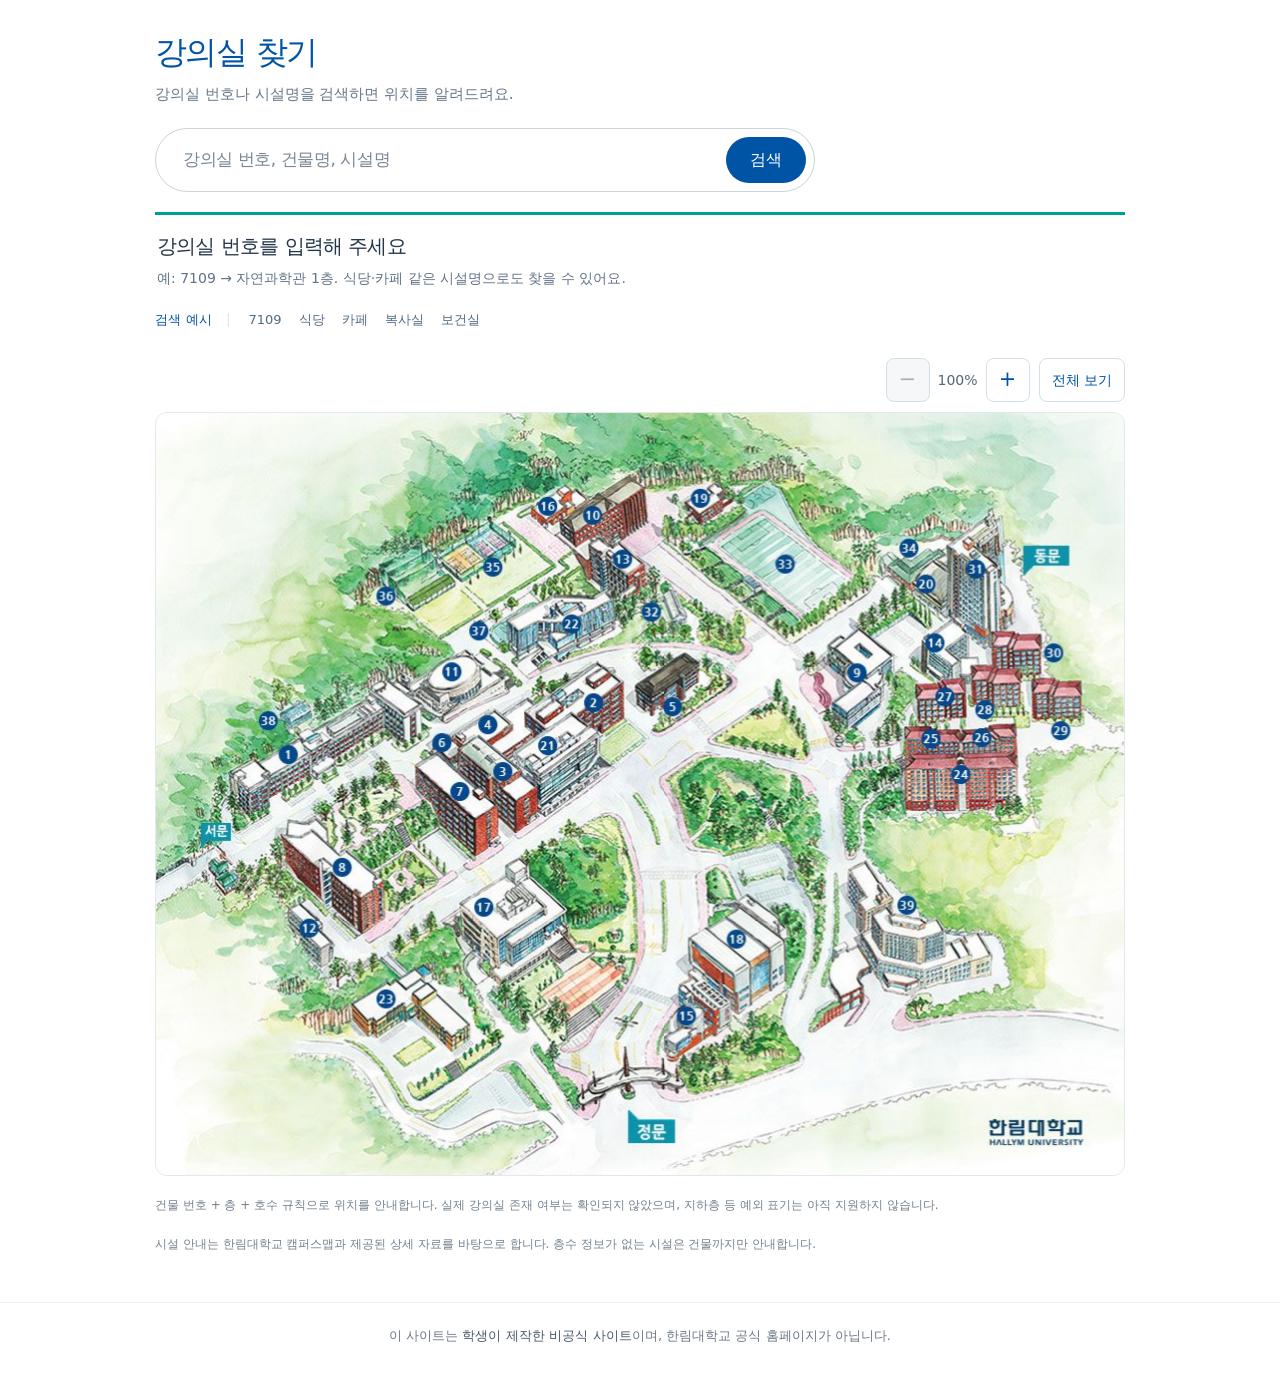
==== index.html @ db65fbb7 "Publish Hallym Class Finder" ====
<!doctype html>
<html lang="ko">
<head>
  <meta charset="UTF-8">
  <meta name="viewport" content="width=device-width, initial-scale=1">
  <meta name="theme-color" content="#ffffff">
  <title>강의실 찾기</title>
  <link rel="icon" href="favicon.svg" type="image/svg+xml">
  <link rel="stylesheet" href="styles.css">
  <link rel="stylesheet" href="classrooms.css">
  <link rel="stylesheet" href="facilities.css">
  <link rel="stylesheet" href="directory.css">
  <link rel="stylesheet" href="map-navigation.css">
  <script type="module" src="classrooms.js"></script>
</head>
<body>
  <main class="map-main" style="padding-top:32px">
    <section class="classroom" aria-labelledby="map-title">
      <h1 id="map-title">강의실 찾기</h1>
      <p class="intro">강의실 번호나 시설명을 검색하면 위치를 알려드려요.</p>
      <form id="classroom-form" role="search">
        <label class="sr-only" for="room-query">강의실 번호, 건물명 또는 시설명</label>
        <div class="search-box"><input id="room-query" type="search" placeholder="강의실 번호, 건물명, 시설명" maxlength="60" enterkeyhint="search" autocomplete="off"><button class="room-submit" type="submit">검색</button></div>
      </form>
      <div class="room-result" role="status" aria-live="polite" aria-atomic="true"><h2 id="result-title"></h2><p id="result-detail"></p></div>
      <button id="feedback-open" class="feedback-open" type="button" hidden>정보가 다른가요?</button>
      <div class="examples" aria-label="예시 검색어"><span>검색 예시</span><button type="button" data-room="7109">7109</button><button type="button" data-room="식당">식당</button><button type="button" data-room="카페">카페</button><button type="button" data-room="복사실">복사실</button><button type="button" data-room="보건실">보건실</button></div>
      <p id="facility-count" role="status" hidden></p>
      <ul id="facility-results" aria-label="시설 검색 결과" hidden></ul>
      <div class="map-tools" role="group" aria-label="지도 확대 및 축소" style="justify-content:flex-end">
        <div class="map-buttons"><button id="map-out" type="button" aria-label="지도 축소" disabled>−</button><output id="map-scale" aria-label="지도 확대 비율">100%</output><button id="map-in" type="button" aria-label="지도 확대">+</button><button id="map-reset" type="button">전체 보기</button></div>
      </div>
      <div class="campus-map" tabindex="0" role="region" aria-label="캠퍼스 지도" aria-describedby="map-keyboard">
        <div class="map-stage">
        <img src="assets/campus-map.png" alt="한림대학교 캠퍼스 지도. 검색한 건물 위치는 지도 위 표시와 아래 검색 결과로 안내합니다." width="970" height="764">
        <div id="map-pin" class="map-pin" hidden aria-hidden="true"><span id="pin-label"></span><i></i><b></b></div>
        </div>
      </div>
      <p id="map-keyboard" class="sr-only">지도에 초점을 두고 더하기·빼기 키로 확대·축소, 방향키로 이동, Home 키로 전체 보기를 할 수 있습니다.</p>
      <p class="map-note">건물 번호 + 층 + 호수 규칙으로 위치를 안내합니다. 실제 강의실 존재 여부는 확인되지 않았으며, 지하층 등 예외 표기는 아직 지원하지 않습니다.</p>
      <p class="map-note">시설 안내는 한림대학교 캠퍼스맵과 제공된 상세 자료를 바탕으로 합니다. 층수 정보가 없는 시설은 건물까지만 안내합니다.</p>
      <dialog id="feedback-dialog" class="feedback-dialog">
        <form id="feedback-form" method="dialog">
          <div class="feedback-heading"><h2>정보 오류 제보</h2><button id="feedback-close" type="button" aria-label="제보창 닫기">×</button></div>
          <p id="feedback-context"></p>
          <label for="feedback-details">어떤 정보가 다른가요?</label>
          <textarea id="feedback-details" rows="4" maxlength="500" required placeholder="예: 건물 번호가 다르거나 시설이 다른 층에 있어요."></textarea>
          <button class="feedback-submit" type="submit">구글 폼으로 제보하기</button>
        </form>
      </dialog>
    </section>
  </main>
  <footer><p>이 사이트는 <strong>학생이 제작한 비공식 사이트</strong>이며,<br class="mobile-break"> 한림대학교 공식 홈페이지가 아닙니다.</p></footer>
</body>
</html>
---- styles.css ----
:root{font-family:"Apple SD Gothic Neo","Malgun Gothic",system-ui,sans-serif;color:#23364a;background:#fff;font-size:16px;line-height:1.6;font-synthesis:none;--blue:#0054a6;--teal:#009e96}
*{box-sizing:border-box}body{margin:0;min-height:100vh;min-height:100svh;display:flex;flex-direction:column}button,input{font:inherit}main{flex:1;display:flex;justify-content:center;align-items:center;padding:70px 24px 130px}.search-home{width:100%;max-width:660px}.identity{display:flex;align-items:center;justify-content:center;gap:23px;margin-bottom:29px}.wordmark{flex-shrink:0}.school{display:flex;align-items:center;gap:11px;color:var(--blue);font-size:.9375rem;font-weight:600;letter-spacing:.06em;margin-bottom:8px}.school-symbol{display:block;position:relative;width:53px;height:27px;overflow:hidden;flex-shrink:0}.school-symbol img{position:absolute;width:70px;height:auto;max-width:none;left:-11.7px;top:-36.6px}h1{font-size:2.875rem;letter-spacing:-.07em;line-height:1.3;margin:0;font-weight:700;color:var(--blue)}.characters{width:115px;height:115px;object-fit:contain}.search-box{display:flex;align-items:center;border:1px solid #cad4dd;border-radius:34px;background:#fff;min-height:64px;padding:4px 8px 4px 27px;transition:box-shadow .15s,border-color .15s}.search-box:hover{box-shadow:0 2px 10px #193c6010}.search-box:focus-within{border-color:var(--blue);box-shadow:0 0 0 3px #0054a612}input{min-width:0;width:100%;border:0;outline:0;background:transparent;color:#23364a;font-size:1.0625rem;padding:12px 0;letter-spacing:-.025em}input::placeholder{color:#788695}.search-button{display:flex;align-items:center;justify-content:center;width:48px;height:48px;flex-shrink:0;border:0;border-radius:50%;background:transparent;color:var(--blue);cursor:pointer;margin-left:8px}.search-button:hover{background:#eff6fb;color:var(--teal)}.search-button svg{width:25px;height:25px;fill:none;stroke:currentColor;stroke-width:1.9;stroke-linecap:round;stroke-linejoin:round}.search-button:focus-visible{outline:2px solid var(--blue);outline-offset:2px}.feedback{margin-top:22px;color:#617184;font-size:.875rem;text-align:center;padding:0 15px;overflow-wrap:anywhere}footer{flex-shrink:0;text-align:center;padding:23px 24px 26px;color:#6c7886;border-top:1px solid #eef1f4;font-size:.8125rem}footer p{margin:0}footer strong{font-weight:600;color:#46576a}.mobile-break{display:none}.sr-only{position:absolute;width:1px;height:1px;padding:0;margin:-1px;overflow:hidden;clip:rect(0,0,0,0);white-space:nowrap;border:0}.skip{position:absolute;top:-80px;left:16px;padding:12px;background:white;color:var(--blue);z-index:2}.skip:focus{top:12px}
@media(max-width:600px){main{padding:50px 22px 105px}.identity{gap:12px;margin-bottom:27px}h1{font-size:2.125rem}.school{font-size:.8125rem;gap:8px;margin-bottom:8px}.characters{width:83px;height:83px}.school-symbol{width:44px;height:23px}.school-symbol img{width:58px;left:-9.7px;top:-30.3px}.search-box{min-height:58px;padding:3px 5px 3px 20px}input{font-size:1rem;letter-spacing:-.05em}.search-button{width:44px;height:44px;margin-left:3px}.search-button svg{width:23px;height:23px}footer{font-size:.75rem;padding:20px 18px;line-height:1.9}.mobile-break{display:block}}
@media(max-width:350px){main{padding-inline:16px}.identity{gap:8px}h1{font-size:1.875rem}.characters{width:70px;height:70px}.search-box{padding-left:15px}input{font-size:1rem}}
@media(prefers-reduced-motion:reduce){.search-box{transition:none}}

.examples{display:flex;justify-content:center;align-items:center;flex-wrap:wrap;column-gap:13px;margin-top:9px;color:#75818e;font-size:.8125rem}.examples>span{margin-right:5px;padding-right:16px;border-right:1px solid #dce3e9;line-height:1.1;color:var(--blue);font-weight:700;white-space:nowrap}.examples button{border:0;background:transparent;color:#526b83;font-size:.8125rem;min-height:44px;padding:8px 2px;cursor:pointer;text-underline-offset:4px}.examples button:hover{color:var(--blue);text-decoration:underline}.examples button:focus-visible{outline:2px solid var(--blue);outline-offset:2px;border-radius:3px}@media(max-width:600px){.examples{column-gap:10px;font-size:.75rem}.examples button{font-size:.75rem}}
---- classrooms.css ----
.map-header{width:100%;max-width:1018px;margin:auto;padding:24px;display:flex;justify-content:space-between;gap:16px;font-size:.875rem}.map-header a{color:var(--blue);text-decoration:none;font-weight:600;min-height:44px;display:flex;align-items:center}.map-header>span{color:#687c8d;align-self:center}.map-main{display:block;padding:12px 24px 48px}.classroom{max-width:970px;margin:auto}.classroom h1{font-size:2rem;letter-spacing:-.05em}.intro{margin:8px 0 22px;color:#66788a;font-size:.9375rem}.classroom form,.classroom .examples{max-width:660px}.classroom .examples{justify-content:flex-start;margin-bottom:16px}.room-submit{border:0;background:var(--blue);color:white;border-radius:28px;min-height:46px;padding:0 24px;cursor:pointer;flex-shrink:0;margin-left:8px}.room-submit:hover{background:#004483}.room-submit:focus-visible,.map-header a:focus-visible{outline:3px solid var(--teal);outline-offset:3px}.campus-map{position:relative;width:100%;border:1px solid #e2e8ec;border-radius:12px;background:#f5f8f6}.campus-map>img{display:block;width:100%;height:auto;border-radius:12px}.map-pin{position:absolute;transform:translate(-50%,-100%);display:flex;align-items:center;flex-direction:column;filter:drop-shadow(0 3px 4px #001d4144);pointer-events:none}.map-pin[hidden]{display:none}.map-pin>span{background:var(--blue);color:white;white-space:nowrap;padding:7px 13px;border-radius:8px;font-weight:700;font-size:.875rem}.map-pin i{width:0;height:0;border-left:8px solid transparent;border-right:8px solid transparent;border-top:12px solid var(--blue)}.map-pin b{position:absolute;bottom:-5px;width:11px;height:11px;border:3px solid white;border-radius:50%;background:var(--blue)}.map-pin.top-edge{transform:translate(-50%,0);flex-direction:column-reverse}.map-pin.top-edge i{transform:rotate(180deg)}.map-pin.top-edge b{top:-5px;bottom:auto}.room-result{border-top:3px solid var(--teal);margin-top:20px;padding:15px 2px 0}.room-result h2{margin:0;font-size:1.25rem;letter-spacing:-.04em}.room-result p{margin:5px 0;color:#627386;font-size:.875rem}.map-note{font-size:.75rem;color:#73808d;margin:20px 0 0}.classroom-entry{text-align:center;margin-top:18px}.classroom-entry a{display:inline-flex;gap:18px;align-items:center;padding:8px 18px;border:1px solid #dce5ec;border-radius:24px;color:var(--blue);text-decoration:none;font-size:.875rem;min-height:44px}@media(max-width:600px){.map-header{padding:12px 20px}.map-main{padding:12px 16px 32px}.classroom h1{font-size:1.65rem}.intro{font-size:.8125rem}.classroom .search-box{padding-left:16px}.room-submit{padding:0 18px;min-height:44px}.map-pin>span{font-size:.6875rem;padding:5px 8px}.room-result h2{font-size:1.125rem}.classroom .examples{column-gap:10px}}
.feedback-open{display:block;margin:7px 0 2px;padding:6px 2px;border:0;background:transparent;color:#66788a;font-size:.75rem;text-decoration:underline;text-underline-offset:3px;cursor:pointer}.feedback-open[hidden]{display:none}.feedback-open:focus-visible,.feedback-dialog button:focus-visible,.feedback-dialog textarea:focus-visible{outline:3px solid var(--teal);outline-offset:2px}.feedback-dialog{width:min(92vw,460px);border:0;border-radius:14px;padding:0;box-shadow:0 16px 50px #001d4140}.feedback-dialog::backdrop{background:#10243866}.feedback-dialog form{padding:22px;max-width:none}.feedback-heading{display:flex;align-items:center;justify-content:space-between;gap:16px}.feedback-heading h2{margin:0;font-size:1.2rem}.feedback-heading button{width:40px;height:40px;border:0;border-radius:50%;background:#f1f4f6;color:#3c5266;font-size:1.4rem;cursor:pointer}.feedback-dialog p{margin:8px 0 16px;color:#627386;font-size:.8125rem}.feedback-dialog label{display:block;margin-bottom:7px;font-weight:700}.feedback-dialog textarea{box-sizing:border-box;width:100%;resize:vertical;border:1px solid #cbd7df;border-radius:9px;padding:11px;font:inherit}.feedback-submit{width:100%;min-height:44px;margin-top:12px;border:0;border-radius:9px;background:var(--blue);color:white;font-weight:700;cursor:pointer}#feedback-status{margin-bottom:0;color:#126b67}
.classroom form{position:relative}.search-suggestions{position:absolute;z-index:20;top:calc(100% + 7px);left:0;width:100%;max-height:320px;overflow-y:auto;list-style:none;margin:0;padding:7px;background:#fff;border:1px solid #d7e0e7;border-radius:14px;box-shadow:0 12px 30px #183c6026}.search-suggestions[hidden]{display:none}.search-suggestions li{margin:0;padding:0}.search-suggestions button{display:flex;width:100%;flex-direction:column;align-items:flex-start;gap:1px;padding:10px 12px;border:0;border-radius:9px;background:#fff;color:#23364a;text-align:left;cursor:pointer}.search-suggestions button:hover,.search-suggestions button[aria-selected="true"]{background:#edf5fb}.search-suggestions strong{font-size:.9375rem}.search-suggestions span{color:#687c8d;font-size:.75rem}.search-suggestions button:focus-visible{outline:2px solid var(--teal);outline-offset:-2px}@media(max-width:600px){.search-suggestions{max-height:280px}.search-suggestions button{padding:11px 10px}}
---- facilities.css ----
#facility-results{list-style:none;padding:0;margin:0 0 20px;display:grid;grid-template-columns:repeat(2,minmax(0,1fr));gap:10px}#facility-results[hidden]{display:none}#facility-results li{border:1px solid #dce5ec;border-radius:10px;padding:6px;background:#fff}#facility-results button{display:block;text-align:left;width:100%;border:0;border-radius:6px;padding:10px;background:white;color:#23364a;cursor:pointer}#facility-results button[aria-pressed=true]{background:#edf5fb}#facility-results strong,#facility-results span{display:block}#facility-results strong{font-size:1rem}#facility-results span{font-size:.875rem;color:#627386;margin-top:3px}#facility-results a{display:inline-block;padding:7px 10px;color:#0054a6;font-size:.875rem;min-height:40px}#facility-results button:focus-visible,#facility-results a:focus-visible{outline:2px solid #009e96;outline-offset:1px}@media(max-width:600px){#facility-results{grid-template-columns:1fr}}
---- directory.css ----
#facility-count{font-size:.875rem;color:#627386;margin:0 0 10px}#facility-results{max-height:350px;overflow-y:auto;overscroll-behavior:contain;padding:3px;scrollbar-gutter:stable}.map-note a{color:#0054a6}@media(max-width:600px){#facility-results{max-height:290px}}
---- map-navigation.css ----
.map-tools{display:flex;align-items:center;justify-content:space-between;gap:12px;margin:14px 0 10px}.map-tools p{font-size:.875rem;color:#627386;margin:0}.map-buttons{display:flex;gap:4px;align-items:center;flex-shrink:0}.map-buttons button{min-width:44px;min-height:44px;border:1px solid #d3dfe8;border-radius:8px;background:white;color:#0054a6;font-size:1.3rem;cursor:pointer}.map-buttons #map-reset{font-size:.875rem;padding:0 12px;margin-left:5px}.map-buttons button:disabled{color:#a5afb8;cursor:default;background:#f5f7f9}.map-buttons output{font-size:.875rem;min-width:48px;text-align:center;color:#526779}.map-buttons button:focus-visible,.campus-map:focus-visible{outline:3px solid #009e96;outline-offset:3px}.campus-map{aspect-ratio:970/764;overflow:hidden;touch-action:none;cursor:default;user-select:none}.campus-map.is-zoomed{cursor:grab}.campus-map.is-dragging{cursor:grabbing}.map-stage{position:absolute;inset:0;transform-origin:0 0;will-change:transform}.map-stage>img{display:block;width:100%;height:100%;pointer-events:none;-webkit-user-drag:none}.map-stage .map-pin{zoom:1;z-index:3}.map-hotspot{position:absolute;z-index:2;width:32px;height:32px;transform:translate(-50%,-50%);border:0;border-radius:50%;background:transparent;cursor:pointer}.map-hotspot:hover{background:#fff5;box-shadow:0 0 0 3px #009e96}.map-hotspot:focus-visible{outline:3px solid #009e96;outline-offset:2px;background:#fff8}@media(max-width:600px){.map-tools{align-items:flex-start;flex-direction:column;gap:8px}.map-buttons{align-self:flex-end}.map-tools p{font-size:.875rem}.map-hotspot{width:28px;height:28px}}
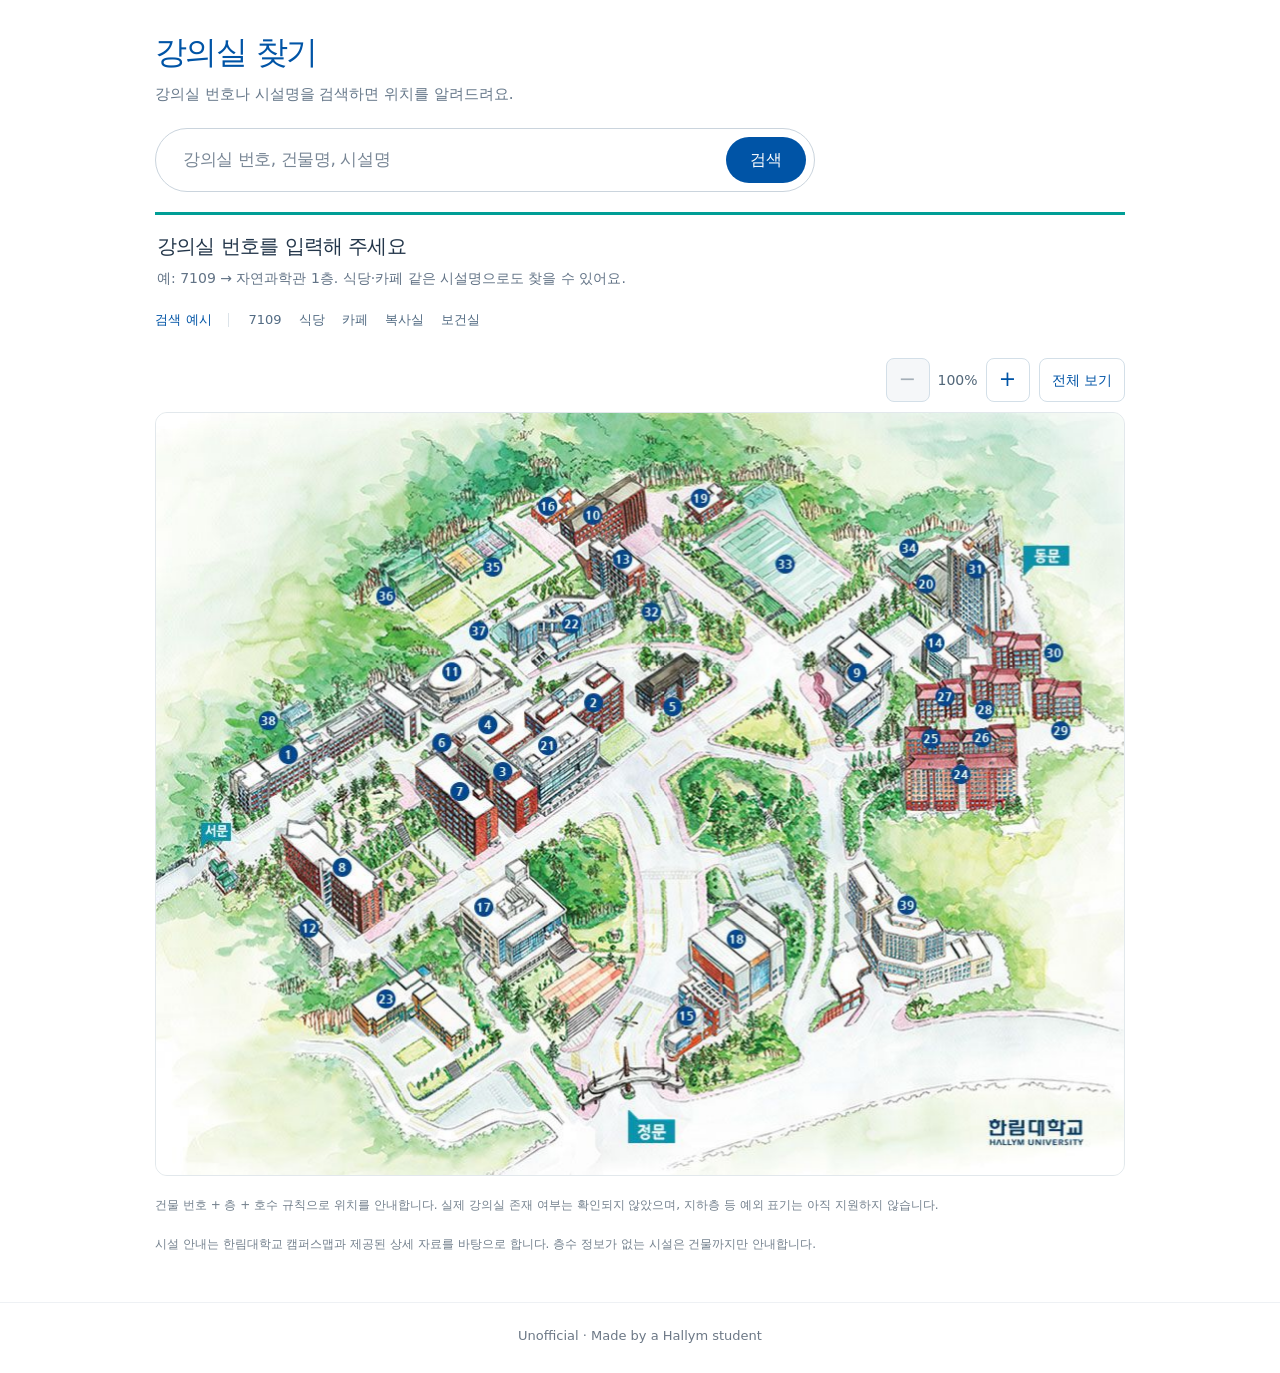
==== commit 48d0aa7d: "Use concise English unofficial-site footer" ====
--- a/index.html
+++ b/index.html
@@ -50,7 +50,7 @@
       </dialog>
     </section>
   </main>
-  <footer><p>이 사이트는 <strong>학생이 제작한 비공식 사이트</strong>이며,<br class="mobile-break"> 한림대학교 공식 홈페이지가 아닙니다.</p></footer>
+  <footer><p lang="en">Unofficial · Made by a Hallym student</p></footer>
 </body>
 </html>
 
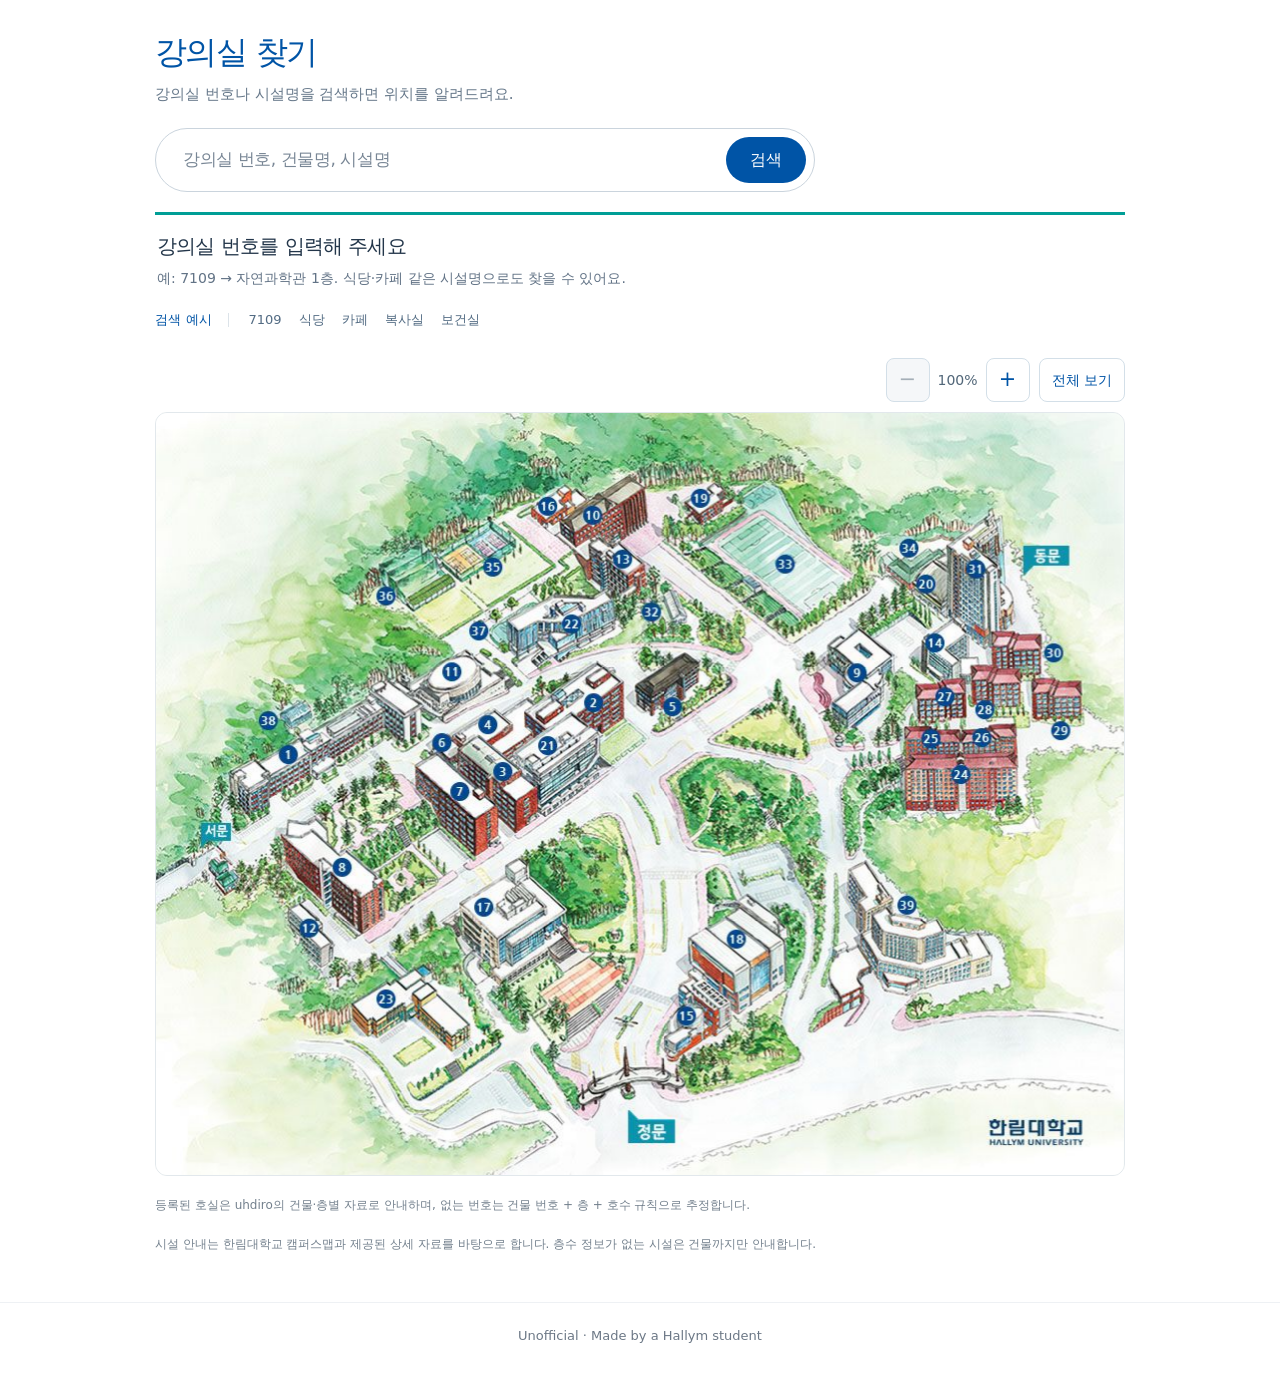
==== commit 23dc8c5c: "Connect registered room locations and preserve conflicting source entries" ====
--- a/index.html
+++ b/index.html
@@ -37,7 +37,7 @@
         </div>
       </div>
       <p id="map-keyboard" class="sr-only">지도에 초점을 두고 더하기·빼기 키로 확대·축소, 방향키로 이동, Home 키로 전체 보기를 할 수 있습니다.</p>
-      <p class="map-note">건물 번호 + 층 + 호수 규칙으로 위치를 안내합니다. 실제 강의실 존재 여부는 확인되지 않았으며, 지하층 등 예외 표기는 아직 지원하지 않습니다.</p>
+      <p class="map-note">등록된 호실은 uhdiro의 건물·층별 자료로 안내하며, 없는 번호는 건물 번호 + 층 + 호수 규칙으로 추정합니다.</p>
       <p class="map-note">시설 안내는 한림대학교 캠퍼스맵과 제공된 상세 자료를 바탕으로 합니다. 층수 정보가 없는 시설은 건물까지만 안내합니다.</p>
       <dialog id="feedback-dialog" class="feedback-dialog">
         <form id="feedback-form" method="dialog">
@@ -53,4 +53,3 @@
   <footer><p lang="en">Unofficial · Made by a Hallym student</p></footer>
 </body>
 </html>
-
--- a/classrooms.css
+++ b/classrooms.css
@@ -1,4 +1,5 @@
 .map-header{width:100%;max-width:1018px;margin:auto;padding:24px;display:flex;justify-content:space-between;gap:16px;font-size:.875rem}.map-header a{color:var(--blue);text-decoration:none;font-weight:600;min-height:44px;display:flex;align-items:center}.map-header>span{color:#687c8d;align-self:center}.map-main{display:block;padding:12px 24px 48px}.classroom{max-width:970px;margin:auto}.classroom h1{font-size:2rem;letter-spacing:-.05em}.intro{margin:8px 0 22px;color:#66788a;font-size:.9375rem}.classroom form,.classroom .examples{max-width:660px}.classroom .examples{justify-content:flex-start;margin-bottom:16px}.room-submit{border:0;background:var(--blue);color:white;border-radius:28px;min-height:46px;padding:0 24px;cursor:pointer;flex-shrink:0;margin-left:8px}.room-submit:hover{background:#004483}.room-submit:focus-visible,.map-header a:focus-visible{outline:3px solid var(--teal);outline-offset:3px}.campus-map{position:relative;width:100%;border:1px solid #e2e8ec;border-radius:12px;background:#f5f8f6}.campus-map>img{display:block;width:100%;height:auto;border-radius:12px}.map-pin{position:absolute;transform:translate(-50%,-100%);display:flex;align-items:center;flex-direction:column;filter:drop-shadow(0 3px 4px #001d4144);pointer-events:none}.map-pin[hidden]{display:none}.map-pin>span{background:var(--blue);color:white;white-space:nowrap;padding:7px 13px;border-radius:8px;font-weight:700;font-size:.875rem}.map-pin i{width:0;height:0;border-left:8px solid transparent;border-right:8px solid transparent;border-top:12px solid var(--blue)}.map-pin b{position:absolute;bottom:-5px;width:11px;height:11px;border:3px solid white;border-radius:50%;background:var(--blue)}.map-pin.top-edge{transform:translate(-50%,0);flex-direction:column-reverse}.map-pin.top-edge i{transform:rotate(180deg)}.map-pin.top-edge b{top:-5px;bottom:auto}.room-result{border-top:3px solid var(--teal);margin-top:20px;padding:15px 2px 0}.room-result h2{margin:0;font-size:1.25rem;letter-spacing:-.04em}.room-result p{margin:5px 0;color:#627386;font-size:.875rem}.map-note{font-size:.75rem;color:#73808d;margin:20px 0 0}.classroom-entry{text-align:center;margin-top:18px}.classroom-entry a{display:inline-flex;gap:18px;align-items:center;padding:8px 18px;border:1px solid #dce5ec;border-radius:24px;color:var(--blue);text-decoration:none;font-size:.875rem;min-height:44px}@media(max-width:600px){.map-header{padding:12px 20px}.map-main{padding:12px 16px 32px}.classroom h1{font-size:1.65rem}.intro{font-size:.8125rem}.classroom .search-box{padding-left:16px}.room-submit{padding:0 18px;min-height:44px}.map-pin>span{font-size:.6875rem;padding:5px 8px}.room-result h2{font-size:1.125rem}.classroom .examples{column-gap:10px}}
 .feedback-open{display:block;margin:7px 0 2px;padding:6px 2px;border:0;background:transparent;color:#66788a;font-size:.75rem;text-decoration:underline;text-underline-offset:3px;cursor:pointer}.feedback-open[hidden]{display:none}.feedback-open:focus-visible,.feedback-dialog button:focus-visible,.feedback-dialog textarea:focus-visible{outline:3px solid var(--teal);outline-offset:2px}.feedback-dialog{width:min(92vw,460px);border:0;border-radius:14px;padding:0;box-shadow:0 16px 50px #001d4140}.feedback-dialog::backdrop{background:#10243866}.feedback-dialog form{padding:22px;max-width:none}.feedback-heading{display:flex;align-items:center;justify-content:space-between;gap:16px}.feedback-heading h2{margin:0;font-size:1.2rem}.feedback-heading button{width:40px;height:40px;border:0;border-radius:50%;background:#f1f4f6;color:#3c5266;font-size:1.4rem;cursor:pointer}.feedback-dialog p{margin:8px 0 16px;color:#627386;font-size:.8125rem}.feedback-dialog label{display:block;margin-bottom:7px;font-weight:700}.feedback-dialog textarea{box-sizing:border-box;width:100%;resize:vertical;border:1px solid #cbd7df;border-radius:9px;padding:11px;font:inherit}.feedback-submit{width:100%;min-height:44px;margin-top:12px;border:0;border-radius:9px;background:var(--blue);color:white;font-weight:700;cursor:pointer}#feedback-status{margin-bottom:0;color:#126b67}
 .classroom form{position:relative}.search-suggestions{position:absolute;z-index:20;top:calc(100% + 7px);left:0;width:100%;max-height:320px;overflow-y:auto;list-style:none;margin:0;padding:7px;background:#fff;border:1px solid #d7e0e7;border-radius:14px;box-shadow:0 12px 30px #183c6026}.search-suggestions[hidden]{display:none}.search-suggestions li{margin:0;padding:0}.search-suggestions button{display:flex;width:100%;flex-direction:column;align-items:flex-start;gap:1px;padding:10px 12px;border:0;border-radius:9px;background:#fff;color:#23364a;text-align:left;cursor:pointer}.search-suggestions button:hover,.search-suggestions button[aria-selected="true"]{background:#edf5fb}.search-suggestions strong{font-size:.9375rem}.search-suggestions span{color:#687c8d;font-size:.75rem}.search-suggestions button:focus-visible{outline:2px solid var(--teal);outline-offset:-2px}@media(max-width:600px){.search-suggestions{max-height:280px}.search-suggestions button{padding:11px 10px}}
-
+
+#result-detail{white-space:pre-line}
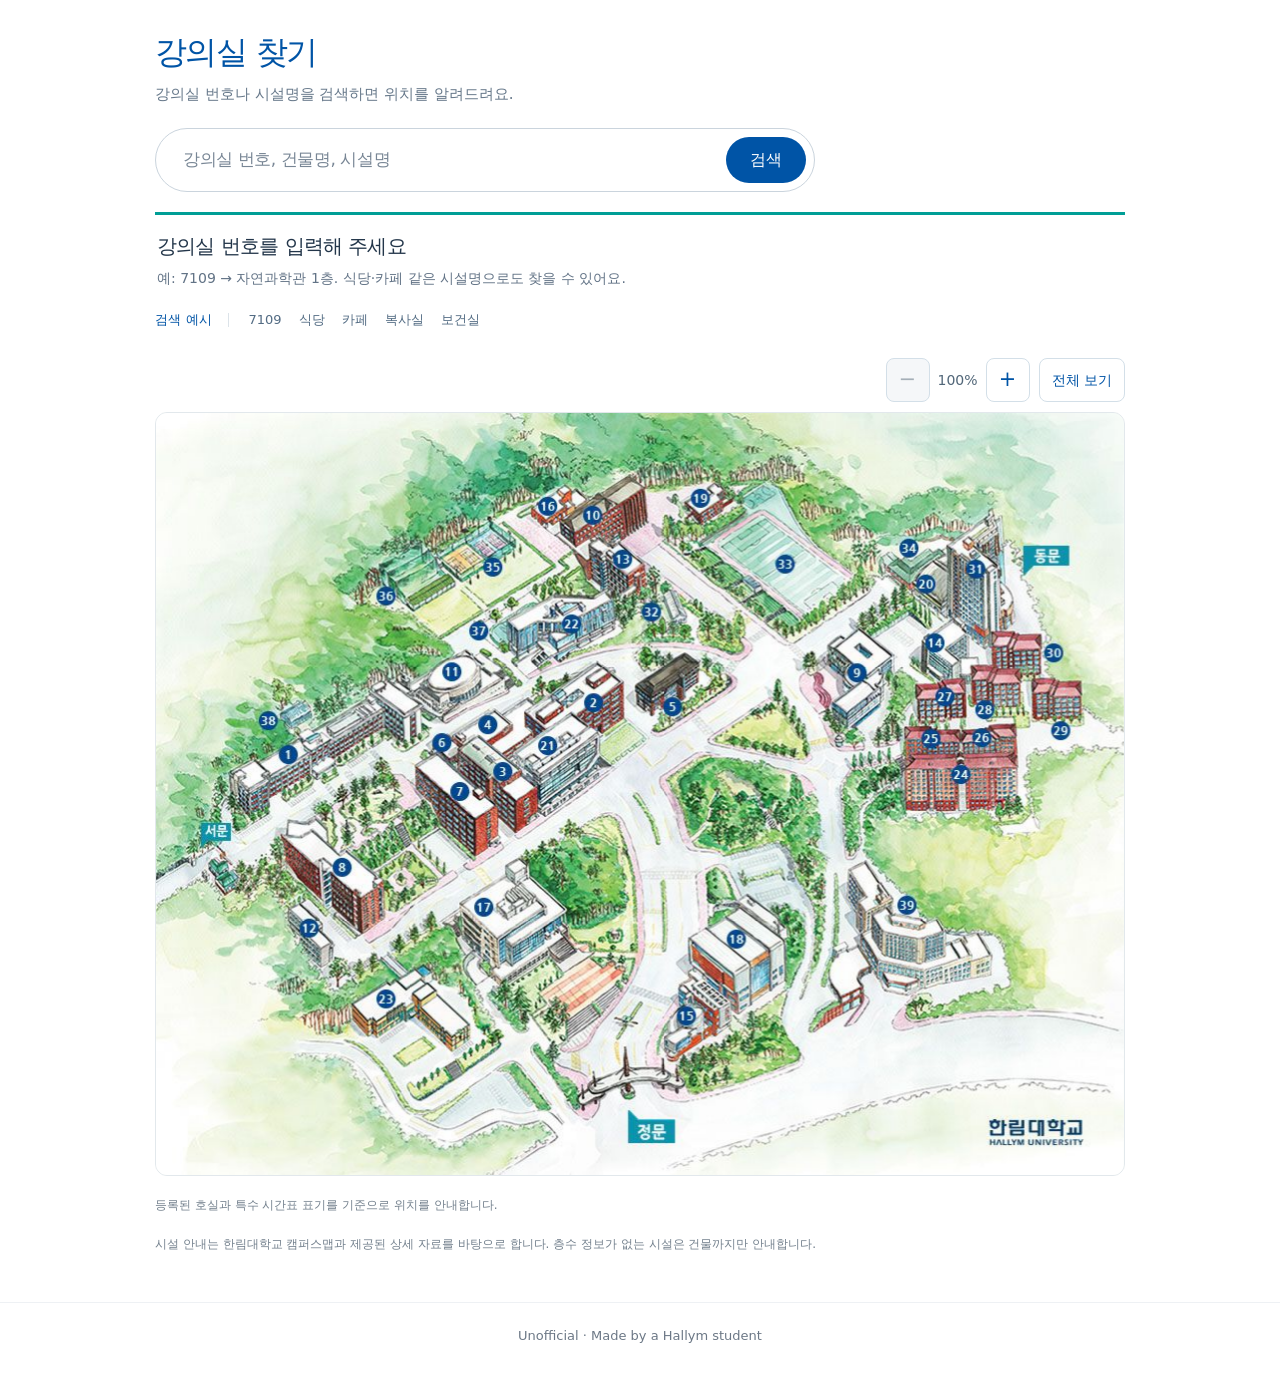
==== commit 94240719: "Remove numeric room inference and retain registered and special locations" ====
--- a/index.html
+++ b/index.html
@@ -37,7 +37,7 @@
         </div>
       </div>
       <p id="map-keyboard" class="sr-only">지도에 초점을 두고 더하기·빼기 키로 확대·축소, 방향키로 이동, Home 키로 전체 보기를 할 수 있습니다.</p>
-      <p class="map-note">등록된 호실은 uhdiro의 건물·층별 자료로 안내하며, 없는 번호는 건물 번호 + 층 + 호수 규칙으로 추정합니다.</p>
+      <p class="map-note">등록된 호실과 특수 시간표 표기를 기준으로 위치를 안내합니다.</p>
       <p class="map-note">시설 안내는 한림대학교 캠퍼스맵과 제공된 상세 자료를 바탕으로 합니다. 층수 정보가 없는 시설은 건물까지만 안내합니다.</p>
       <dialog id="feedback-dialog" class="feedback-dialog">
         <form id="feedback-form" method="dialog">
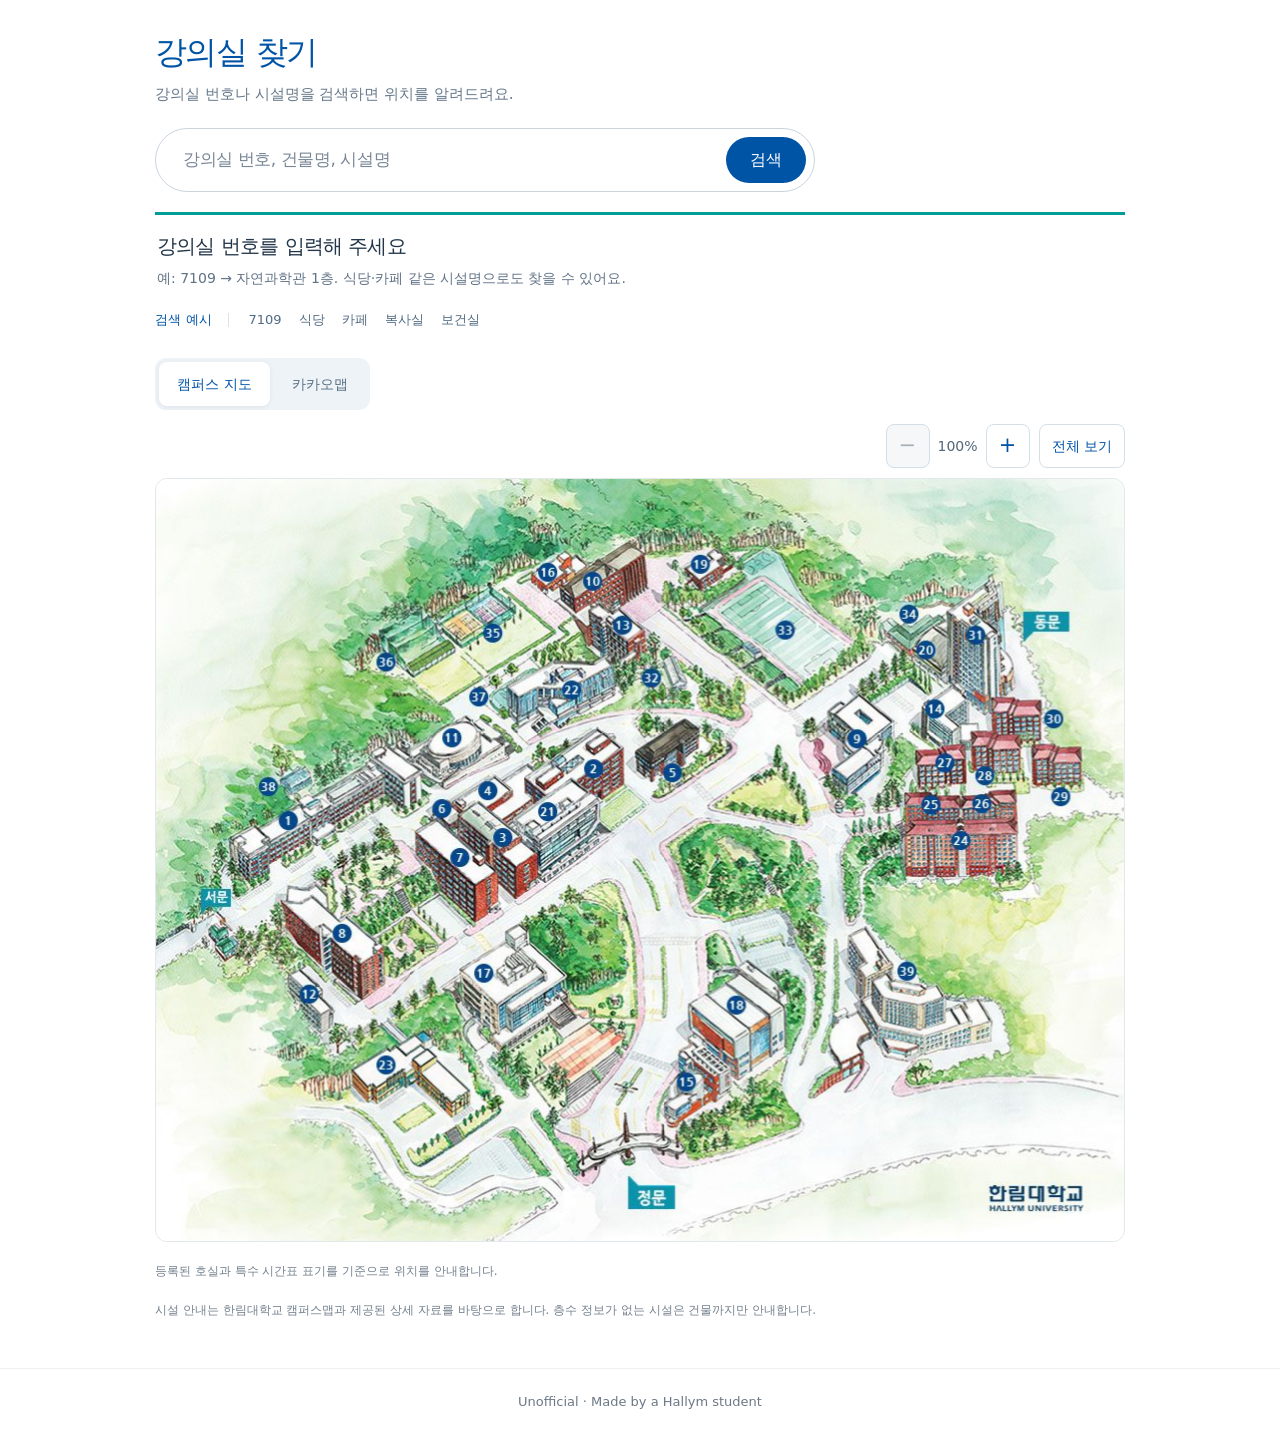
==== commit 9f8e654b: "Add campus and Kakao map switch preserving search selection" ====
--- a/index.html
+++ b/index.html
@@ -27,6 +27,15 @@
       <div class="examples" aria-label="예시 검색어"><span>검색 예시</span><button type="button" data-room="7109">7109</button><button type="button" data-room="식당">식당</button><button type="button" data-room="카페">카페</button><button type="button" data-room="복사실">복사실</button><button type="button" data-room="보건실">보건실</button></div>
       <p id="facility-count" role="status" hidden></p>
       <ul id="facility-results" aria-label="시설 검색 결과" hidden></ul>
+      <div class="map-switch" role="group" aria-label="지도 선택">
+        <button id="campus-view" type="button" aria-pressed="true" aria-controls="campus-panel">캠퍼스 지도</button>
+        <button id="kakao-view" type="button" aria-pressed="false" aria-controls="kakao-panel">카카오맵</button>
+      </div>
+      <section id="kakao-panel" aria-label="카카오맵" hidden>
+        <p id="kakao-status" role="status"></p>
+        <div id="kakao-canvas" aria-label="한림대학교 카카오 지도"></div>
+      </section>
+      <div id="campus-panel">
       <div class="map-tools" role="group" aria-label="지도 확대 및 축소" style="justify-content:flex-end">
         <div class="map-buttons"><button id="map-out" type="button" aria-label="지도 축소" disabled>−</button><output id="map-scale" aria-label="지도 확대 비율">100%</output><button id="map-in" type="button" aria-label="지도 확대">+</button><button id="map-reset" type="button">전체 보기</button></div>
       </div>
@@ -37,6 +46,7 @@
         </div>
       </div>
       <p id="map-keyboard" class="sr-only">지도에 초점을 두고 더하기·빼기 키로 확대·축소, 방향키로 이동, Home 키로 전체 보기를 할 수 있습니다.</p>
+      </div>
       <p class="map-note">등록된 호실과 특수 시간표 표기를 기준으로 위치를 안내합니다.</p>
       <p class="map-note">시설 안내는 한림대학교 캠퍼스맵과 제공된 상세 자료를 바탕으로 합니다. 층수 정보가 없는 시설은 건물까지만 안내합니다.</p>
       <dialog id="feedback-dialog" class="feedback-dialog">
--- a/classrooms.css
+++ b/classrooms.css
@@ -3,3 +3,7 @@
 .classroom form{position:relative}.search-suggestions{position:absolute;z-index:20;top:calc(100% + 7px);left:0;width:100%;max-height:320px;overflow-y:auto;list-style:none;margin:0;padding:7px;background:#fff;border:1px solid #d7e0e7;border-radius:14px;box-shadow:0 12px 30px #183c6026}.search-suggestions[hidden]{display:none}.search-suggestions li{margin:0;padding:0}.search-suggestions button{display:flex;width:100%;flex-direction:column;align-items:flex-start;gap:1px;padding:10px 12px;border:0;border-radius:9px;background:#fff;color:#23364a;text-align:left;cursor:pointer}.search-suggestions button:hover,.search-suggestions button[aria-selected="true"]{background:#edf5fb}.search-suggestions strong{font-size:.9375rem}.search-suggestions span{color:#687c8d;font-size:.75rem}.search-suggestions button:focus-visible{outline:2px solid var(--teal);outline-offset:-2px}@media(max-width:600px){.search-suggestions{max-height:280px}.search-suggestions button{padding:11px 10px}}
 
 #result-detail{white-space:pre-line}
+
+.building-dialog{width:min(92vw,620px);max-height:85vh;max-height:85dvh;overflow-y:auto;margin:auto;padding:0;border:0;border-radius:16px;color:#23364a;background:#fff;box-shadow:0 16px 60px #001d4144}.building-dialog::backdrop{background:#10243888}.building-photo-header{display:flex;align-items:center;justify-content:space-between;gap:16px;padding:16px 20px}.building-photo-header h2{margin:0;font-size:1.2rem}.building-photo-header button{flex-shrink:0;width:44px;height:44px;border:0;border-radius:50%;background:#f1f4f6;color:#344c61;font-size:1.6rem;cursor:pointer}.building-photo-header button:focus-visible{outline:3px solid var(--teal);outline-offset:2px}.building-photo-body{margin:0 20px;background:#f5f7f9;border-radius:8px;overflow:hidden;min-height:100px}.building-photo-body img{display:block;width:100%;height:auto;max-height:60vh;object-fit:contain}.building-photo-body img[hidden]{display:none}.building-photo-body p{padding:28px 14px;text-align:center;font-size:.875rem;color:#66788a}.building-photo-credit{padding:12px 20px;margin:0;font-size:.75rem;color:#73808d}@media(max-width:600px){.building-dialog{width:100%;max-width:none;margin:auto 0 0;border-radius:18px 18px 0 0}.building-photo-header{padding:12px 16px}.building-photo-header h2{font-size:1.1rem}.building-photo-body{margin:0 16px}.building-photo-credit{padding-bottom:calc(16px + env(safe-area-inset-bottom))}}
+
+.map-switch{display:flex;gap:4px;width:fit-content;padding:4px;margin:16px 0 10px;border-radius:11px;background:#eef3f7}.map-switch button{min-height:44px;padding:0 18px;border:0;border-radius:8px;color:#5b7083;background:transparent;font-size:.875rem;cursor:pointer}.map-switch button[aria-pressed="true"]{background:#fff;color:var(--blue);font-weight:700;box-shadow:0 1px 5px #183c6014}.map-switch button:focus-visible{outline:3px solid var(--teal);outline-offset:2px}#kakao-panel{position:relative;border:1px solid #e2e8ec;border-radius:12px;overflow:hidden;background:#f5f8f6}#kakao-panel[hidden],#campus-panel[hidden]{display:none}#kakao-canvas{width:100%;height:min(70vh,660px);min-height:380px}#kakao-status{position:absolute;z-index:4;top:12px;left:12px;right:12px;margin:0;padding:12px 16px;border-radius:8px;background:#fff;color:#526779;font-size:.875rem;box-shadow:0 2px 10px #193c6020}#kakao-status[hidden]{display:none}.kakao-building{display:block;min-width:30px;min-height:30px;padding:4px 8px;transform:translateY(-8px);border:2px solid #fff;border-radius:18px;background:#0054a6;color:#fff;font-size:12px;line-height:18px;font-family:inherit;cursor:pointer;box-shadow:0 1px 5px #001d4144;white-space:nowrap}.kakao-building[aria-pressed="true"]{background:#008c85;z-index:3}.kakao-building:focus-visible{outline:3px solid #009e96;outline-offset:3px}@media(max-width:600px){#kakao-canvas{height:62vh;min-height:360px}.map-switch{width:100%}.map-switch button{flex:1}}
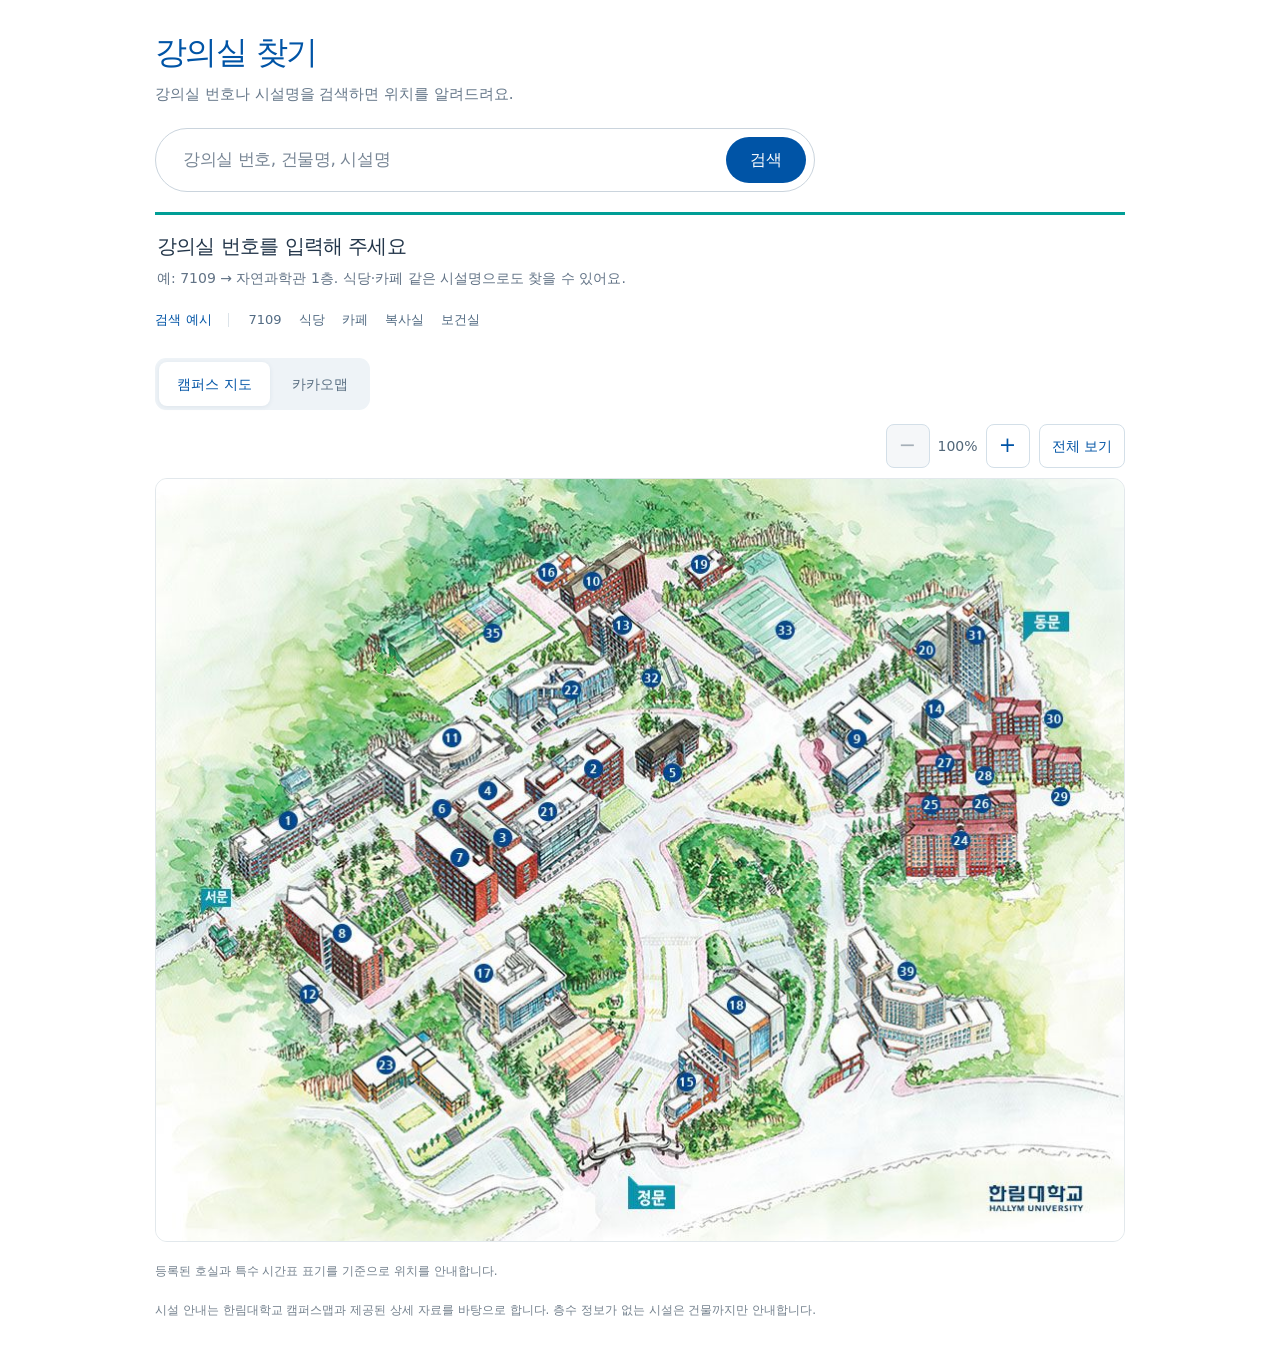
==== commit 06499373: "Update classroom finder with latest maps, floor plans and feedback flow" ====
--- a/index.html
+++ b/index.html
@@ -23,7 +23,7 @@
         <div class="search-box"><input id="room-query" type="search" placeholder="강의실 번호, 건물명, 시설명" maxlength="60" enterkeyhint="search" autocomplete="off"><button class="room-submit" type="submit">검색</button></div>
       </form>
       <div class="room-result" role="status" aria-live="polite" aria-atomic="true"><h2 id="result-title"></h2><p id="result-detail"></p></div>
-      <button id="feedback-open" class="feedback-open" type="button" hidden>정보가 다른가요?</button>
+      <button id="feedback-open" class="feedback-open" type="button" hidden>정보가 다르거나 의견이 있나요?</button>
       <div class="examples" aria-label="예시 검색어"><span>검색 예시</span><button type="button" data-room="7109">7109</button><button type="button" data-room="식당">식당</button><button type="button" data-room="카페">카페</button><button type="button" data-room="복사실">복사실</button><button type="button" data-room="보건실">보건실</button></div>
       <p id="facility-count" role="status" hidden></p>
       <ul id="facility-results" aria-label="시설 검색 결과" hidden></ul>
@@ -42,6 +42,10 @@
       <div class="campus-map" tabindex="0" role="region" aria-label="캠퍼스 지도" aria-describedby="map-keyboard">
         <div class="map-stage">
         <img src="assets/campus-map.png" alt="한림대학교 캠퍼스 지도. 검색한 건물 위치는 지도 위 표시와 아래 검색 결과로 안내합니다." width="970" height="764">
+        <img class="map-number-retouch" src="assets/campus-map-hidden-markers.png" alt="" aria-hidden="true">
+        <img class="map-number-retouch map-number-retouch-34" src="assets/campus-map-hidden-markers.png" alt="" aria-hidden="true">
+        <img class="map-number-retouch map-number-retouch-36" src="assets/campus-map-hidden-markers.png" alt="" aria-hidden="true">
+        <img class="map-number-retouch map-number-retouch-38" src="assets/campus-map-hidden-markers.png" alt="" aria-hidden="true">
         <div id="map-pin" class="map-pin" hidden aria-hidden="true"><span id="pin-label"></span><i></i><b></b></div>
         </div>
       </div>
@@ -49,17 +53,17 @@
       </div>
       <p class="map-note">등록된 호실과 특수 시간표 표기를 기준으로 위치를 안내합니다.</p>
       <p class="map-note">시설 안내는 한림대학교 캠퍼스맵과 제공된 상세 자료를 바탕으로 합니다. 층수 정보가 없는 시설은 건물까지만 안내합니다.</p>
-      <dialog id="feedback-dialog" class="feedback-dialog">
+      <dialog id="feedback-dialog" class="feedback-dialog" aria-labelledby="feedback-title">
         <form id="feedback-form" method="dialog">
-          <div class="feedback-heading"><h2>정보 오류 제보</h2><button id="feedback-close" type="button" aria-label="제보창 닫기">×</button></div>
+          <div class="feedback-heading"><h2 id="feedback-title">오류 제보 · 피드백</h2><button id="feedback-close" type="button" aria-label="피드백 창 닫기">×</button></div>
           <p id="feedback-context"></p>
-          <label for="feedback-details">어떤 정보가 다른가요?</label>
-          <textarea id="feedback-details" rows="4" maxlength="500" required placeholder="예: 건물 번호가 다르거나 시설이 다른 층에 있어요."></textarea>
-          <button class="feedback-submit" type="submit">구글 폼으로 제보하기</button>
+          <label for="feedback-details">잘못된 정보나 개선 의견을 알려주세요.</label>
+          <textarea id="feedback-details" rows="4" maxlength="500" required placeholder="예: 시설 위치가 달라요. 이런 기능이 있으면 좋겠어요."></textarea>
+          <p id="feedback-submit-note" class="feedback-submit-note">다음 화면의 구글 폼에서 내용을 확인하고 ‘제출’을 눌러야 접수가 완료됩니다.</p>
+          <button class="feedback-submit" type="submit" aria-describedby="feedback-submit-note">구글 폼으로 이동</button>
         </form>
       </dialog>
     </section>
   </main>
-  <footer><p lang="en">Unofficial · Made by a Hallym student</p></footer>
 </body>
 </html>
--- a/styles.css
+++ b/styles.css
@@ -6,4 +6,3 @@
 @media(prefers-reduced-motion:reduce){.search-box{transition:none}}
 
 .examples{display:flex;justify-content:center;align-items:center;flex-wrap:wrap;column-gap:13px;margin-top:9px;color:#75818e;font-size:.8125rem}.examples>span{margin-right:5px;padding-right:16px;border-right:1px solid #dce3e9;line-height:1.1;color:var(--blue);font-weight:700;white-space:nowrap}.examples button{border:0;background:transparent;color:#526b83;font-size:.8125rem;min-height:44px;padding:8px 2px;cursor:pointer;text-underline-offset:4px}.examples button:hover{color:var(--blue);text-decoration:underline}.examples button:focus-visible{outline:2px solid var(--blue);outline-offset:2px;border-radius:3px}@media(max-width:600px){.examples{column-gap:10px;font-size:.75rem}.examples button{font-size:.75rem}}
-
--- a/classrooms.css
+++ b/classrooms.css
@@ -1,9 +1,12 @@
-.map-header{width:100%;max-width:1018px;margin:auto;padding:24px;display:flex;justify-content:space-between;gap:16px;font-size:.875rem}.map-header a{color:var(--blue);text-decoration:none;font-weight:600;min-height:44px;display:flex;align-items:center}.map-header>span{color:#687c8d;align-self:center}.map-main{display:block;padding:12px 24px 48px}.classroom{max-width:970px;margin:auto}.classroom h1{font-size:2rem;letter-spacing:-.05em}.intro{margin:8px 0 22px;color:#66788a;font-size:.9375rem}.classroom form,.classroom .examples{max-width:660px}.classroom .examples{justify-content:flex-start;margin-bottom:16px}.room-submit{border:0;background:var(--blue);color:white;border-radius:28px;min-height:46px;padding:0 24px;cursor:pointer;flex-shrink:0;margin-left:8px}.room-submit:hover{background:#004483}.room-submit:focus-visible,.map-header a:focus-visible{outline:3px solid var(--teal);outline-offset:3px}.campus-map{position:relative;width:100%;border:1px solid #e2e8ec;border-radius:12px;background:#f5f8f6}.campus-map>img{display:block;width:100%;height:auto;border-radius:12px}.map-pin{position:absolute;transform:translate(-50%,-100%);display:flex;align-items:center;flex-direction:column;filter:drop-shadow(0 3px 4px #001d4144);pointer-events:none}.map-pin[hidden]{display:none}.map-pin>span{background:var(--blue);color:white;white-space:nowrap;padding:7px 13px;border-radius:8px;font-weight:700;font-size:.875rem}.map-pin i{width:0;height:0;border-left:8px solid transparent;border-right:8px solid transparent;border-top:12px solid var(--blue)}.map-pin b{position:absolute;bottom:-5px;width:11px;height:11px;border:3px solid white;border-radius:50%;background:var(--blue)}.map-pin.top-edge{transform:translate(-50%,0);flex-direction:column-reverse}.map-pin.top-edge i{transform:rotate(180deg)}.map-pin.top-edge b{top:-5px;bottom:auto}.room-result{border-top:3px solid var(--teal);margin-top:20px;padding:15px 2px 0}.room-result h2{margin:0;font-size:1.25rem;letter-spacing:-.04em}.room-result p{margin:5px 0;color:#627386;font-size:.875rem}.map-note{font-size:.75rem;color:#73808d;margin:20px 0 0}.classroom-entry{text-align:center;margin-top:18px}.classroom-entry a{display:inline-flex;gap:18px;align-items:center;padding:8px 18px;border:1px solid #dce5ec;border-radius:24px;color:var(--blue);text-decoration:none;font-size:.875rem;min-height:44px}@media(max-width:600px){.map-header{padding:12px 20px}.map-main{padding:12px 16px 32px}.classroom h1{font-size:1.65rem}.intro{font-size:.8125rem}.classroom .search-box{padding-left:16px}.room-submit{padding:0 18px;min-height:44px}.map-pin>span{font-size:.6875rem;padding:5px 8px}.room-result h2{font-size:1.125rem}.classroom .examples{column-gap:10px}}
-.feedback-open{display:block;margin:7px 0 2px;padding:6px 2px;border:0;background:transparent;color:#66788a;font-size:.75rem;text-decoration:underline;text-underline-offset:3px;cursor:pointer}.feedback-open[hidden]{display:none}.feedback-open:focus-visible,.feedback-dialog button:focus-visible,.feedback-dialog textarea:focus-visible{outline:3px solid var(--teal);outline-offset:2px}.feedback-dialog{width:min(92vw,460px);border:0;border-radius:14px;padding:0;box-shadow:0 16px 50px #001d4140}.feedback-dialog::backdrop{background:#10243866}.feedback-dialog form{padding:22px;max-width:none}.feedback-heading{display:flex;align-items:center;justify-content:space-between;gap:16px}.feedback-heading h2{margin:0;font-size:1.2rem}.feedback-heading button{width:40px;height:40px;border:0;border-radius:50%;background:#f1f4f6;color:#3c5266;font-size:1.4rem;cursor:pointer}.feedback-dialog p{margin:8px 0 16px;color:#627386;font-size:.8125rem}.feedback-dialog label{display:block;margin-bottom:7px;font-weight:700}.feedback-dialog textarea{box-sizing:border-box;width:100%;resize:vertical;border:1px solid #cbd7df;border-radius:9px;padding:11px;font:inherit}.feedback-submit{width:100%;min-height:44px;margin-top:12px;border:0;border-radius:9px;background:var(--blue);color:white;font-weight:700;cursor:pointer}#feedback-status{margin-bottom:0;color:#126b67}
+.map-header{width:100%;max-width:1018px;margin:auto;padding:24px;display:flex;justify-content:space-between;gap:16px;font-size:.875rem}.map-header a{color:var(--blue);text-decoration:none;font-weight:600;min-height:44px;display:flex;align-items:center}.map-header>span{color:#687c8d;align-self:center}.map-main{display:block;padding:12px 24px 48px}.classroom{max-width:970px;margin:auto}.classroom h1{font-size:2rem;letter-spacing:-.05em}.intro{margin:8px 0 22px;color:#66788a;font-size:.9375rem}.classroom form,.classroom .examples{max-width:660px}.classroom .examples{justify-content:flex-start;margin-bottom:16px}.room-submit{border:0;background:var(--blue);color:white;border-radius:28px;min-height:46px;padding:0 24px;cursor:pointer;flex-shrink:0;margin-left:8px}.room-submit:hover{background:#004483}.room-submit:focus-visible,.map-header a:focus-visible{outline:3px solid var(--teal);outline-offset:3px}.campus-map{position:relative;width:100%;border:1px solid #e2e8ec;border-radius:12px;background:#f5f8f6}.campus-map>img{display:block;width:100%;height:auto;border-radius:12px}.map-pin{position:absolute;transform:translate(-50%,-100%);display:flex;align-items:center;flex-direction:column;filter:drop-shadow(0 3px 4px #001d4144);pointer-events:none}.map-pin[hidden]{display:none}.map-pin>span{background:var(--blue);color:white;white-space:nowrap;padding:7px 13px;border-radius:8px;font-weight:700;font-size:.875rem}.map-pin i{width:0;height:0;border-left:8px solid transparent;border-right:8px solid transparent;border-top:12px solid var(--blue)}.map-pin b{position:absolute;bottom:-5px;width:11px;height:11px;border:3px solid white;border-radius:50%;background:var(--blue)}.map-pin.top-edge{transform:translate(-50%,0);flex-direction:column-reverse}.map-pin.top-edge i{transform:rotate(180deg)}.map-pin.top-edge b{top:-5px;bottom:auto}.room-result{border-top:3px solid var(--teal);margin-top:20px;padding:15px 2px 0}.room-result h2{margin:0;font-size:1.25rem;letter-spacing:-.04em}.room-result p{margin:5px 0;color:#627386;font-size:.875rem}.map-note{font-size:.75rem;color:#73808d;margin:20px 0 0}.classroom-entry{text-align:center;margin-top:18px}.classroom-entry a{display:inline-flex;gap:18px;align-items:center;padding:8px 18px;border:1px solid #dce5ec;border-radius:24px;color:var(--blue);text-decoration:none;font-size:.875rem;min-height:44px}@media(max-width:600px){.map-header{padding:12px 20px}.map-main{padding:12px 16px 32px}.classroom h1{font-size:1.65rem}.intro{font-size:.8125rem}.classroom .search-box{padding-left:16px}.room-submit{padding:0 18px;min-height:44px}.map-pin>span{font-size:.6875rem;padding:5px 8px}.room-result h2{font-size:1.125rem}.classroom .examples{column-gap:10px}}
+.feedback-open{display:block;margin:7px 0 2px;padding:6px 2px;border:0;background:transparent;color:#66788a;font-size:.75rem;text-decoration:underline;text-underline-offset:3px;cursor:pointer}.feedback-open[hidden]{display:none}.feedback-open:focus-visible,.feedback-dialog button:focus-visible,.feedback-dialog textarea:focus-visible{outline:3px solid var(--teal);outline-offset:2px}.feedback-dialog{width:min(92vw,460px);border:0;border-radius:14px;padding:0;box-shadow:0 16px 50px #001d4140}.feedback-dialog::backdrop{background:#10243866}.feedback-dialog form{padding:22px;max-width:none}.feedback-heading{display:flex;align-items:center;justify-content:space-between;gap:16px}.feedback-heading h2{margin:0;font-size:1.2rem}.feedback-heading button{width:40px;height:40px;border:0;border-radius:50%;background:#f1f4f6;color:#3c5266;font-size:1.4rem;cursor:pointer}.feedback-dialog p{margin:8px 0 16px;color:#627386;font-size:.8125rem}.feedback-dialog label{display:block;margin-bottom:7px;font-weight:700}.feedback-dialog textarea{box-sizing:border-box;width:100%;resize:vertical;border:1px solid #cbd7df;border-radius:9px;padding:11px;font:inherit}.feedback-submit{width:100%;min-height:44px;margin-top:12px;border:0;border-radius:9px;background:var(--blue);color:white;font-weight:700;cursor:pointer}#feedback-status{margin-bottom:0;color:#126b67}
 .classroom form{position:relative}.search-suggestions{position:absolute;z-index:20;top:calc(100% + 7px);left:0;width:100%;max-height:320px;overflow-y:auto;list-style:none;margin:0;padding:7px;background:#fff;border:1px solid #d7e0e7;border-radius:14px;box-shadow:0 12px 30px #183c6026}.search-suggestions[hidden]{display:none}.search-suggestions li{margin:0;padding:0}.search-suggestions button{display:flex;width:100%;flex-direction:column;align-items:flex-start;gap:1px;padding:10px 12px;border:0;border-radius:9px;background:#fff;color:#23364a;text-align:left;cursor:pointer}.search-suggestions button:hover,.search-suggestions button[aria-selected="true"]{background:#edf5fb}.search-suggestions strong{font-size:.9375rem}.search-suggestions span{color:#687c8d;font-size:.75rem}.search-suggestions button:focus-visible{outline:2px solid var(--teal);outline-offset:-2px}@media(max-width:600px){.search-suggestions{max-height:280px}.search-suggestions button{padding:11px 10px}}
-
-#result-detail{white-space:pre-line}
-
-.building-dialog{width:min(92vw,620px);max-height:85vh;max-height:85dvh;overflow-y:auto;margin:auto;padding:0;border:0;border-radius:16px;color:#23364a;background:#fff;box-shadow:0 16px 60px #001d4144}.building-dialog::backdrop{background:#10243888}.building-photo-header{display:flex;align-items:center;justify-content:space-between;gap:16px;padding:16px 20px}.building-photo-header h2{margin:0;font-size:1.2rem}.building-photo-header button{flex-shrink:0;width:44px;height:44px;border:0;border-radius:50%;background:#f1f4f6;color:#344c61;font-size:1.6rem;cursor:pointer}.building-photo-header button:focus-visible{outline:3px solid var(--teal);outline-offset:2px}.building-photo-body{margin:0 20px;background:#f5f7f9;border-radius:8px;overflow:hidden;min-height:100px}.building-photo-body img{display:block;width:100%;height:auto;max-height:60vh;object-fit:contain}.building-photo-body img[hidden]{display:none}.building-photo-body p{padding:28px 14px;text-align:center;font-size:.875rem;color:#66788a}.building-photo-credit{padding:12px 20px;margin:0;font-size:.75rem;color:#73808d}@media(max-width:600px){.building-dialog{width:100%;max-width:none;margin:auto 0 0;border-radius:18px 18px 0 0}.building-photo-header{padding:12px 16px}.building-photo-header h2{font-size:1.1rem}.building-photo-body{margin:0 16px}.building-photo-credit{padding-bottom:calc(16px + env(safe-area-inset-bottom))}}
-
-.map-switch{display:flex;gap:4px;width:fit-content;padding:4px;margin:16px 0 10px;border-radius:11px;background:#eef3f7}.map-switch button{min-height:44px;padding:0 18px;border:0;border-radius:8px;color:#5b7083;background:transparent;font-size:.875rem;cursor:pointer}.map-switch button[aria-pressed="true"]{background:#fff;color:var(--blue);font-weight:700;box-shadow:0 1px 5px #183c6014}.map-switch button:focus-visible{outline:3px solid var(--teal);outline-offset:2px}#kakao-panel{position:relative;border:1px solid #e2e8ec;border-radius:12px;overflow:hidden;background:#f5f8f6}#kakao-panel[hidden],#campus-panel[hidden]{display:none}#kakao-canvas{width:100%;height:min(70vh,660px);min-height:380px}#kakao-status{position:absolute;z-index:4;top:12px;left:12px;right:12px;margin:0;padding:12px 16px;border-radius:8px;background:#fff;color:#526779;font-size:.875rem;box-shadow:0 2px 10px #193c6020}#kakao-status[hidden]{display:none}.kakao-building{display:block;min-width:30px;min-height:30px;padding:4px 8px;transform:translateY(-8px);border:2px solid #fff;border-radius:18px;background:#0054a6;color:#fff;font-size:12px;line-height:18px;font-family:inherit;cursor:pointer;box-shadow:0 1px 5px #001d4144;white-space:nowrap}.kakao-building[aria-pressed="true"]{background:#008c85;z-index:3}.kakao-building:focus-visible{outline:3px solid #009e96;outline-offset:3px}@media(max-width:600px){#kakao-canvas{height:62vh;min-height:360px}.map-switch{width:100%}.map-switch button{flex:1}}
+
+#result-detail{white-space:pre-line}
+
+.building-dialog{width:min(92vw,620px);max-height:85vh;max-height:85dvh;overflow-y:auto;margin:auto;padding:0;border:0;border-radius:16px;color:#23364a;background:#fff;box-shadow:0 16px 60px #001d4144}.building-dialog::backdrop{background:#10243888}.building-photo-header{display:flex;align-items:center;justify-content:space-between;gap:16px;padding:16px 20px}.building-photo-header h2{margin:0;font-size:1.2rem}.building-photo-header button{flex-shrink:0;width:44px;height:44px;border:0;border-radius:50%;background:#f1f4f6;color:#344c61;font-size:1.6rem;cursor:pointer}.building-photo-header button:focus-visible{outline:3px solid var(--teal);outline-offset:2px}.building-photo-body{margin:0 20px;background:#f5f7f9;border-radius:8px;overflow:hidden;min-height:100px}.building-photo-body img{display:block;width:100%;height:auto;max-height:60vh;object-fit:contain}.building-photo-body img[hidden]{display:none}.building-photo-body p{padding:28px 14px;text-align:center;font-size:.875rem;color:#66788a}.building-photo-credit{padding:12px 20px;margin:0;font-size:.75rem;color:#73808d}@media(max-width:600px){.building-dialog{width:100%;max-width:none;margin:auto 0 0;border-radius:18px 18px 0 0}.building-photo-header{padding:12px 16px}.building-photo-header h2{font-size:1.1rem}.building-photo-body{margin:0 16px}.building-photo-credit{padding-bottom:calc(16px + env(safe-area-inset-bottom))}}
+
+.map-switch{display:flex;gap:4px;width:fit-content;padding:4px;margin:16px 0 10px;border-radius:11px;background:#eef3f7}.map-switch button{min-height:44px;padding:0 18px;border:0;border-radius:8px;color:#5b7083;background:transparent;font-size:.875rem;cursor:pointer}.map-switch button[aria-pressed="true"]{background:#fff;color:var(--blue);font-weight:700;box-shadow:0 1px 5px #183c6014}.map-switch button:focus-visible{outline:3px solid var(--teal);outline-offset:2px}#kakao-panel{position:relative;border:1px solid #e2e8ec;border-radius:12px;overflow:hidden;background:#f5f8f6}#kakao-panel[hidden],#campus-panel[hidden]{display:none}#kakao-canvas{width:100%;height:min(70vh,660px);min-height:380px}#kakao-status{position:absolute;z-index:4;top:12px;left:12px;right:12px;margin:0;padding:12px 16px;border-radius:8px;background:#fff;color:#526779;font-size:.875rem;box-shadow:0 2px 10px #193c6020}#kakao-status[hidden]{display:none}.kakao-building{display:block;min-width:30px;min-height:30px;padding:4px 8px;transform:translateY(-8px);border:2px solid #fff;border-radius:18px;background:#0054a6;color:#fff;font-size:12px;line-height:18px;font-family:inherit;cursor:pointer;box-shadow:0 1px 5px #001d4144;white-space:nowrap}.kakao-building[aria-pressed="true"]{background:#008c85;z-index:3}.kakao-building:focus-visible{outline:3px solid #009e96;outline-offset:3px}@media(max-width:600px){#kakao-canvas{height:62vh;min-height:360px}.map-switch{width:100%}.map-switch button{flex:1}}
+
+.library-floor-picker{display:flex;flex-wrap:wrap;gap:6px;padding:0 20px 14px}.library-floor-picker[hidden]{display:none}.library-floor-picker button{white-space:nowrap;flex-shrink:0;min-height:44px;min-width:48px;padding:0 12px;border:1px solid #d3dfe8;border-radius:8px;background:#fff;color:#526b83;font:inherit;font-size:.875rem;cursor:pointer}.library-floor-picker button[aria-pressed="true"]{background:#0054a6;border-color:#0054a6;color:#fff;font-weight:700}.library-floor-picker button:focus-visible,.building-photo-large:focus-visible{outline:3px solid var(--teal);outline-offset:2px}.building-photo-large{display:block;width:fit-content;min-height:44px;margin:4px 20px 0;padding:10px 0;color:#0054a6;font-size:.8125rem;text-underline-offset:3px}.building-photo-large[hidden]{display:none}@media(max-width:600px){.library-floor-picker{display:grid;grid-template-columns:repeat(4,minmax(0,1fr));padding:0 16px 12px;gap:6px}.library-floor-picker button{min-width:0;width:100%;padding:0 4px;font-size:.8125rem}.building-photo-large{margin-left:16px}}
+.room-plan-open{display:inline-flex;align-items:center;min-height:44px;margin-top:10px;padding:0 14px;border:1px solid #c9dce9;border-radius:8px;background:#edf5fb;color:var(--blue);font:inherit;font-size:.875rem;font-weight:600;cursor:pointer;white-space:nowrap}.room-plan-open[hidden]{display:none}.room-plan-open:hover{background:#dfedf8}.room-plan-open:focus-visible{outline:3px solid var(--teal);outline-offset:2px}
--- a/facilities.css
+++ b/facilities.css
@@ -1,2 +1,2 @@
 #facility-results{list-style:none;padding:0;margin:0 0 20px;display:grid;grid-template-columns:repeat(2,minmax(0,1fr));gap:10px}#facility-results[hidden]{display:none}#facility-results li{border:1px solid #dce5ec;border-radius:10px;padding:6px;background:#fff}#facility-results button{display:block;text-align:left;width:100%;border:0;border-radius:6px;padding:10px;background:white;color:#23364a;cursor:pointer}#facility-results button[aria-pressed=true]{background:#edf5fb}#facility-results strong,#facility-results span{display:block}#facility-results strong{font-size:1rem}#facility-results span{font-size:.875rem;color:#627386;margin-top:3px}#facility-results a{display:inline-block;padding:7px 10px;color:#0054a6;font-size:.875rem;min-height:40px}#facility-results button:focus-visible,#facility-results a:focus-visible{outline:2px solid #009e96;outline-offset:1px}@media(max-width:600px){#facility-results{grid-template-columns:1fr}}
-
+.feedback-submit-note{margin:12px 0;color:#526779;font-size:.8125rem;line-height:1.65;word-break:keep-all}
--- a/directory.css
+++ b/directory.css
@@ -1,2 +1 @@
 #facility-count{font-size:.875rem;color:#627386;margin:0 0 10px}#facility-results{max-height:350px;overflow-y:auto;overscroll-behavior:contain;padding:3px;scrollbar-gutter:stable}.map-note a{color:#0054a6}@media(max-width:600px){#facility-results{max-height:290px}}
-
--- a/map-navigation.css
+++ b/map-navigation.css
@@ -1,2 +1,3 @@
 .map-tools{display:flex;align-items:center;justify-content:space-between;gap:12px;margin:14px 0 10px}.map-tools p{font-size:.875rem;color:#627386;margin:0}.map-buttons{display:flex;gap:4px;align-items:center;flex-shrink:0}.map-buttons button{min-width:44px;min-height:44px;border:1px solid #d3dfe8;border-radius:8px;background:white;color:#0054a6;font-size:1.3rem;cursor:pointer}.map-buttons #map-reset{font-size:.875rem;padding:0 12px;margin-left:5px}.map-buttons button:disabled{color:#a5afb8;cursor:default;background:#f5f7f9}.map-buttons output{font-size:.875rem;min-width:48px;text-align:center;color:#526779}.map-buttons button:focus-visible,.campus-map:focus-visible{outline:3px solid #009e96;outline-offset:3px}.campus-map{aspect-ratio:970/764;overflow:hidden;touch-action:none;cursor:default;user-select:none}.campus-map.is-zoomed{cursor:grab}.campus-map.is-dragging{cursor:grabbing}.map-stage{position:absolute;inset:0;transform-origin:0 0;will-change:transform}.map-stage>img{display:block;width:100%;height:100%;pointer-events:none;-webkit-user-drag:none}.map-stage .map-pin{zoom:1;z-index:3}.map-hotspot{position:absolute;z-index:2;width:32px;height:32px;transform:translate(-50%,-50%);border:0;border-radius:50%;background:transparent;cursor:pointer}.map-hotspot:hover{background:#fff5;box-shadow:0 0 0 3px #009e96}.map-hotspot:focus-visible{outline:3px solid #009e96;outline-offset:2px;background:#fff8}@media(max-width:600px){.map-tools{align-items:flex-start;flex-direction:column;gap:8px}.map-buttons{align-self:flex-end}.map-tools p{font-size:.875rem}.map-hotspot{width:28px;height:28px}}
-
+.map-stage>img.map-number-retouch{position:absolute;inset:0;clip-path:ellipse(1.45% 1.85% at 33.30% 28.53%)}
+.map-stage>img.map-number-retouch-34{clip-path:ellipse(1.45% 1.85% at 77.84% 17.93%)}.map-stage>img.map-number-retouch-36{clip-path:ellipse(1.45% 1.85% at 23.71% 23.82%)}.map-stage>img.map-number-retouch-38{clip-path:ellipse(1.45% 1.85% at 11.55% 40.45%)}
